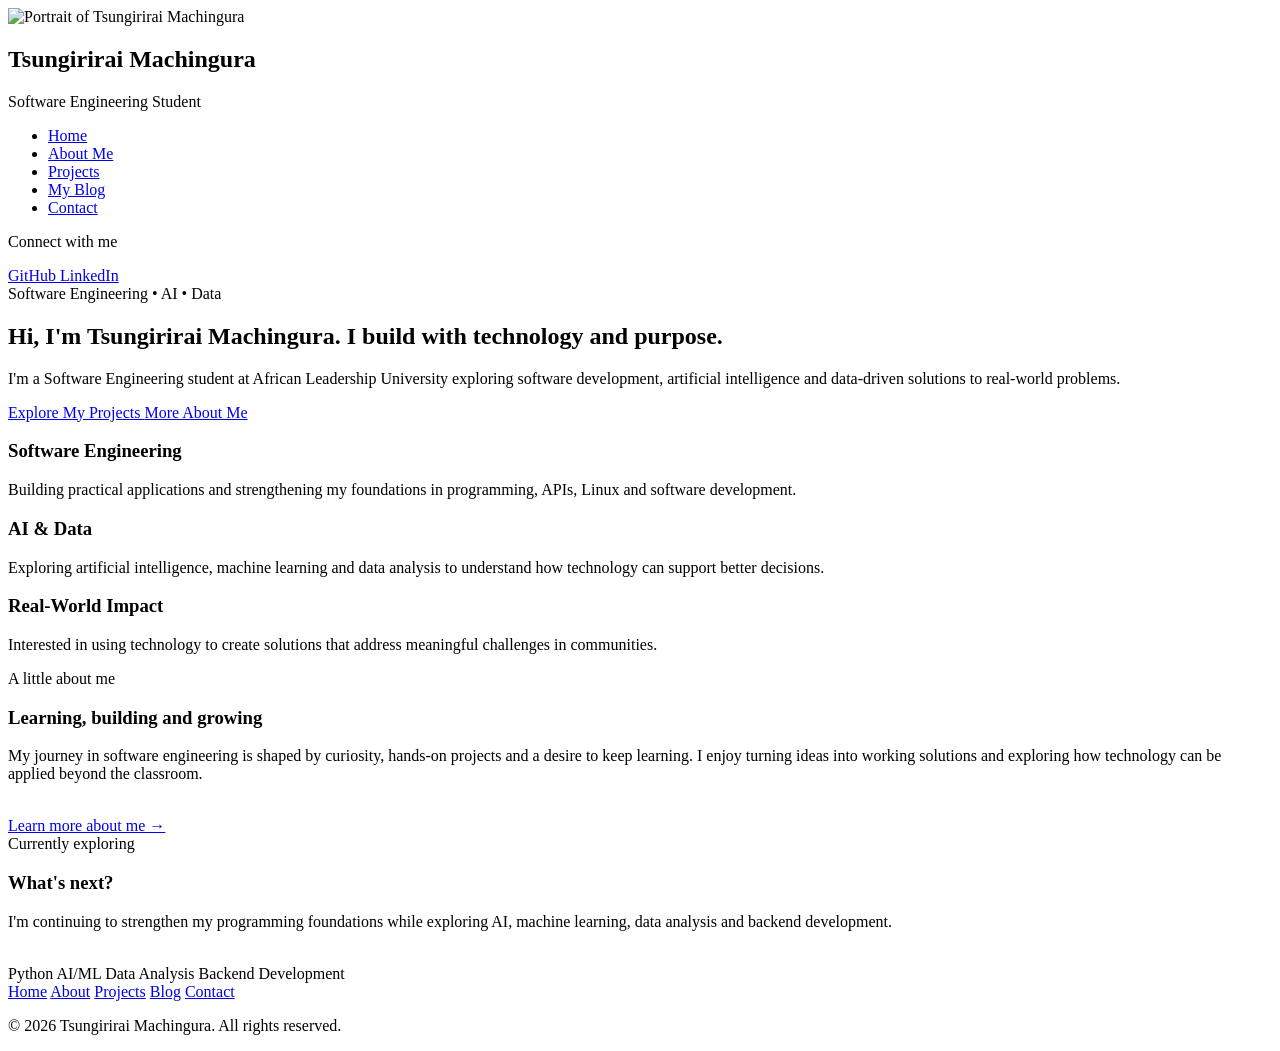
==== index.html @ 804cc4c6 "Add homepage layout and content" ====
<!DOCTYPE html>
<html lang="en">

<head>
    <meta charset="UTF-8">
    <meta name="viewport" content="width=device-width, initial-scale=1.0">

    <title>Home | Tsungirirai Machingura</title>

    <link rel="stylesheet" href="styles.css">
</head>

<body>

    <div class="site-wrapper">

        <!-- ==============================
             SIDEBAR
             ============================== -->

        <aside class="sidebar">

            <div class="sidebar-profile">

                <img
                    src="my-pic.png"
                    alt="Portrait of Tsungirirai Machingura"
                    class="profile-image"
                >

                <h1>Tsungirirai Machingura</h1>

                <p>Software Engineering Student</p>

            </div>


            <!-- Navigation -->

            <nav class="sidebar-nav" aria-label="Main navigation">

                <ul>

                    <li>
                        <a href="index.html" class="active">
                            Home
                        </a>
                    </li>

                    <li>
                        <a href="about.html">
                            About Me
                        </a>
                    </li>

                    <li>
                        <a href="projects.html">
                            Projects
                        </a>
                    </li>

                    <li>
                        <a href="blog.html">
                            My Blog
                        </a>
                    </li>

                    <li>
                        <a href="contact.html">
                            Contact
                        </a>
                    </li>

                </ul>

            </nav>


            <!-- Social links -->

            <div class="sidebar-social">

                <p>Connect with me</p>

                <div class="sidebar-social-links">

                    <a
                        href="https://github.com/tmachingur-code"
                        target="_blank"
                        rel="noopener noreferrer"
                    >
                        GitHub
                    </a>

                    <a
                        href="https://linkedin.com/in/tsungi"
                        target="_blank"
                        rel="noopener noreferrer"
                    >
                        LinkedIn
                    </a>

                </div>

            </div>

        </aside>


        <!-- ==============================
             MAIN CONTENT
             ============================== -->

        <main class="main-content">


            <!-- Hero -->

            <section class="hero">

                <span class="eyebrow">
                    Software Engineering • AI • Data
                </span>

                <h2>
                    Hi, I'm Tsungirirai Machingura.
                    <span>I build with technology and purpose.</span>
                </h2>

                <p>
                    I'm a Software Engineering student at African Leadership
                    University exploring software development, artificial
                    intelligence and data-driven solutions to real-world
                    problems.
                </p>

                <div class="button-group">

                    <a
                        href="projects.html"
                        class="button button-primary"
                    >
                        Explore My Projects
                    </a>

                    <a
                        href="about.html"
                        class="button button-secondary"
                    >
                        More About Me
                    </a>

                </div>

            </section>


            <!-- Highlights -->

            <section class="highlights">

                <article class="highlight-card">

                    <h3>Software Engineering</h3>

                    <p>
                        Building practical applications and strengthening
                        my foundations in programming, APIs, Linux and
                        software development.
                    </p>

                </article>


                <article class="highlight-card">

                    <h3>AI &amp; Data</h3>

                    <p>
                        Exploring artificial intelligence, machine learning
                        and data analysis to understand how technology can
                        support better decisions.
                    </p>

                </article>


                <article class="highlight-card">

                    <h3>Real-World Impact</h3>

                    <p>
                        Interested in using technology to create solutions
                        that address meaningful challenges in communities.
                    </p>

                </article>

            </section>


            <!-- Short introduction -->

            <section class="card">

                <span class="eyebrow">
                    A little about me
                </span>

                <h3>
                    Learning, building and growing
                </h3>

                <p>
                    My journey in software engineering is shaped by curiosity,
                    hands-on projects and a desire to keep learning. I enjoy
                    turning ideas into working solutions and exploring how
                    technology can be applied beyond the classroom.
                </p>

                <br>

                <a
                    href="about.html"
                    class="read-more"
                >
                    Learn more about me →
                </a>

            </section>


            <!-- Current focus -->

            <section class="card">

                <span class="eyebrow">
                    Currently exploring
                </span>

                <h3>
                    What's next?
                </h3>

                <p>
                    I'm continuing to strengthen my programming foundations
                    while exploring AI, machine learning, data analysis and
                    backend development.
                </p>

                <br>

                <div class="tags">

                    <span class="tag">Python</span>

                    <span class="tag">AI/ML</span>

                    <span class="tag">Data Analysis</span>

                    <span class="tag">Backend Development</span>

                </div>

            </section>


            <!-- Footer -->

            <footer class="footer">

                <div class="footer-links">

                    <a href="index.html">Home</a>

                    <a href="about.html">About</a>

                    <a href="projects.html">Projects</a>

                    <a href="blog.html">Blog</a>

                    <a href="contact.html">Contact</a>

                </div>

                <p>
                    &copy; 2026 Tsungirirai Machingura.
                    All rights reserved.
                </p>

            </footer>

        </main>

    </div>

</body>

</html>
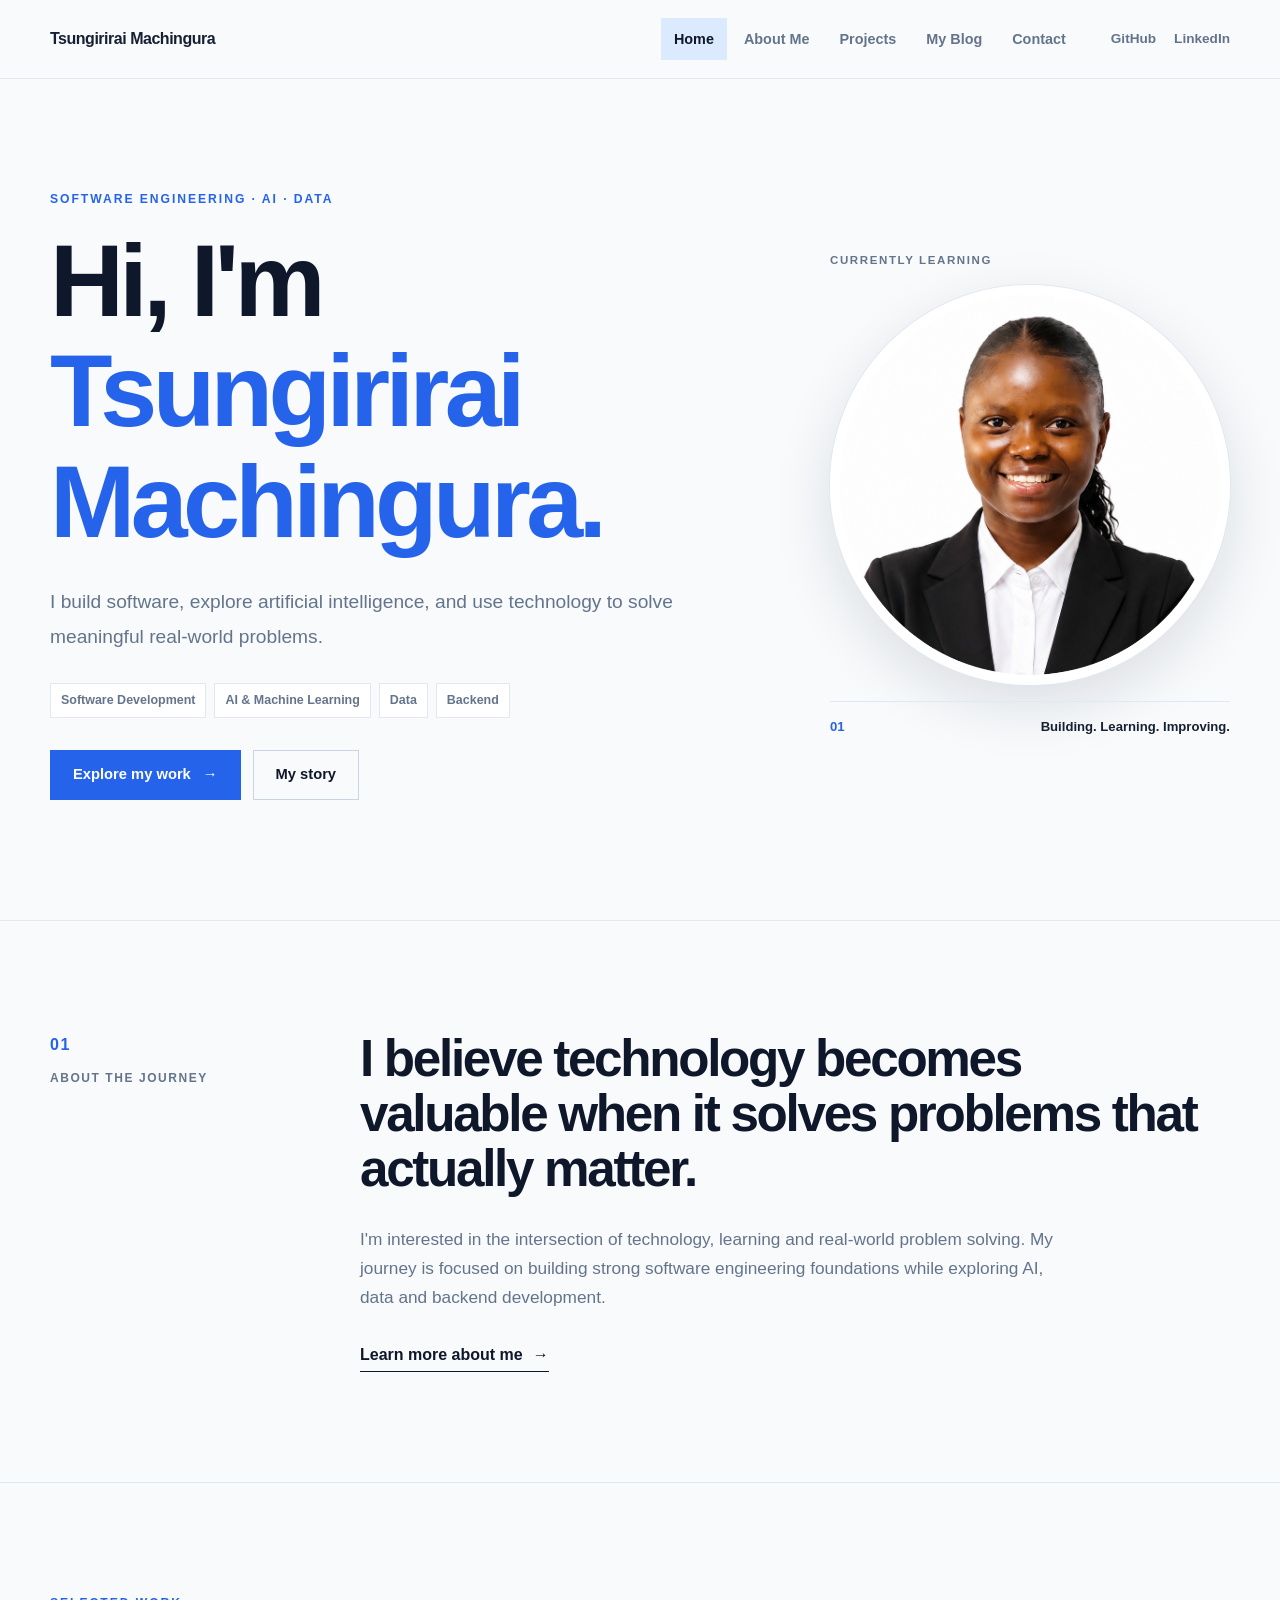
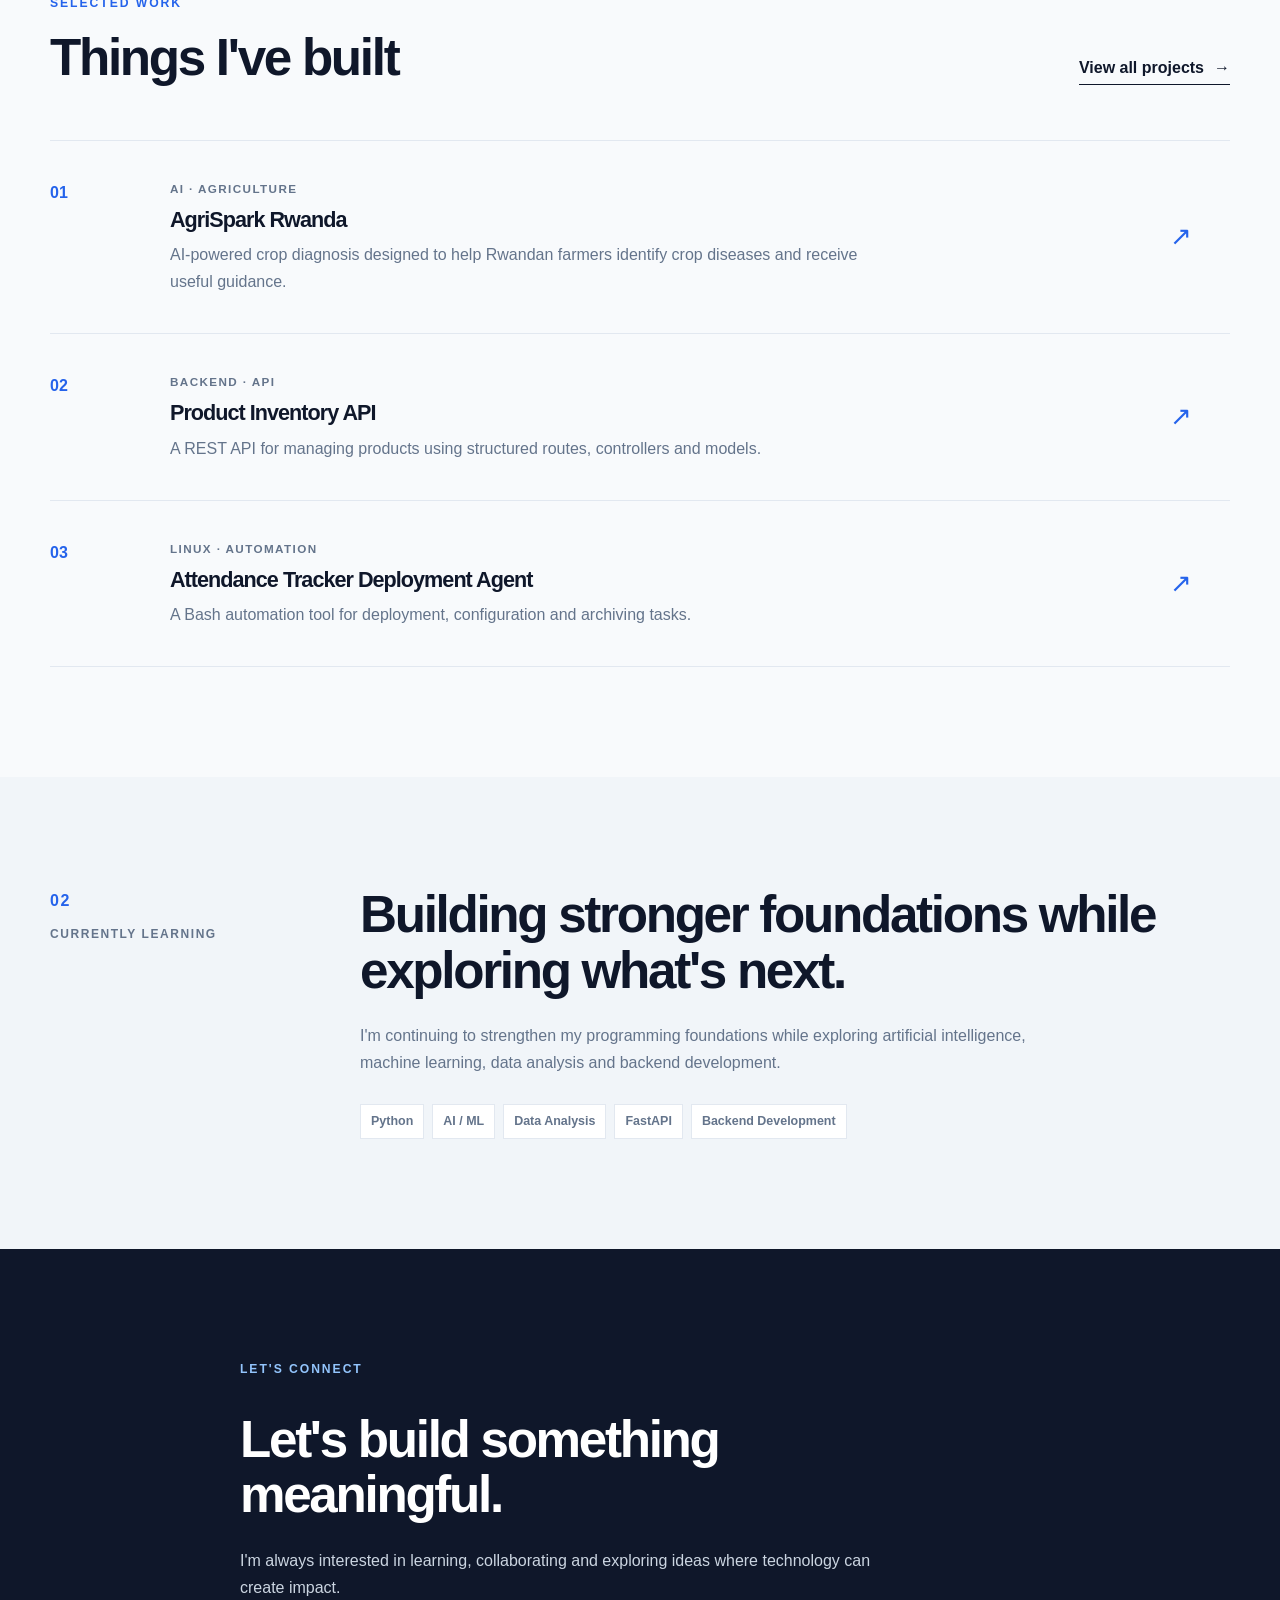
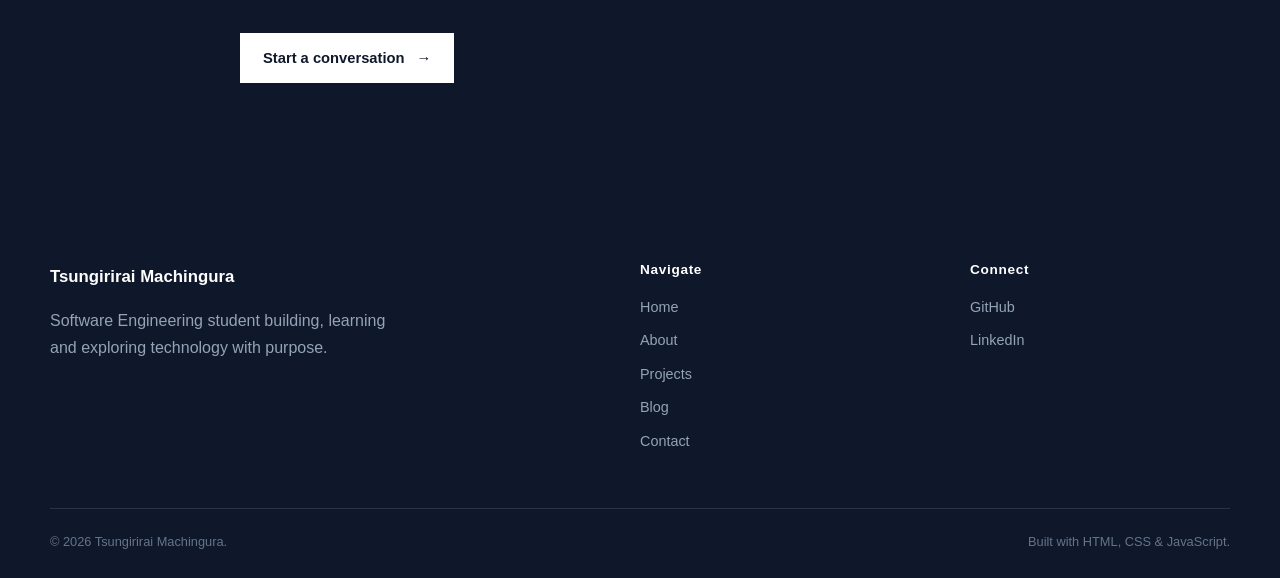
==== commit 54b953b9: "Polish portfolio design and user experience" ====
--- a/index.html
+++ b/index.html
@@ -1,88 +1,485 @@
 <!DOCTYPE html>
 <html lang="en">
-
 <head>
     <meta charset="UTF-8">
     <meta name="viewport" content="width=device-width, initial-scale=1.0">
 
+    <meta
+        name="description"
+        content="Portfolio of Tsungirirai Machingura, a Software Engineering student exploring software development, AI, data and technology for real-world impact."
+    >
+
     <title>Home | Tsungirirai Machingura</title>
 
     <link rel="stylesheet" href="styles.css">
+    <script src="script.js" defer></script>
 </head>
 
 <body>
 
-    <div class="site-wrapper">
-
-        <!-- ==============================
-             SIDEBAR
-             ============================== -->
-
-        <aside class="sidebar">
-
-            <div class="sidebar-profile">
-
-                <img
-                    src="my-pic.png"
-                    alt="Portrait of Tsungirirai Machingura"
-                    class="profile-image"
+    <a class="skip-link" href="#main-content">
+        Skip to content
+    </a>
+
+
+    <!-- =========================
+         NAVIGATION
+    ========================== -->
+
+    <header class="site-header">
+
+        <div class="nav-container">
+
+            <a class="brand" href="index.html">
+                Tsungirirai Machingura
+            </a>
+
+            <button
+                class="nav-toggle"
+                type="button"
+                aria-label="Open navigation"
+                aria-expanded="false"
+                aria-controls="main-nav"
+            >
+                <span></span>
+                <span></span>
+                <span></span>
+            </button>
+
+            <nav class="main-nav" id="main-nav" aria-label="Main navigation">
+
+                <a class="active" href="index.html" aria-current="page">
+                    Home
+                </a>
+
+                <a href="about.html">
+                    About Me
+                </a>
+
+                <a href="projects.html">
+                    Projects
+                </a>
+
+                <a href="blog.html">
+                    My Blog
+                </a>
+
+                <a href="contact.html">
+                    Contact
+                </a>
+
+            </nav>
+
+            <div class="social-nav">
+
+                <a
+                    href="https://github.com/tmachingur-code"
+                    target="_blank"
+                    rel="noopener noreferrer"
                 >
-
-                <h1>Tsungirirai Machingura</h1>
-
-                <p>Software Engineering Student</p>
-
-            </div>
-
-
-            <!-- Navigation -->
-
-            <nav class="sidebar-nav" aria-label="Main navigation">
-
-                <ul>
-
-                    <li>
-                        <a href="index.html" class="active">
-                            Home
+                    GitHub
+                </a>
+
+                <a
+                    href="https://linkedin.com/in/tsungi"
+                    target="_blank"
+                    rel="noopener noreferrer"
+                >
+                    LinkedIn
+                </a>
+
+            </div>
+
+        </div>
+
+    </header>
+
+
+    <main id="main-content">
+
+
+        <!-- =========================
+             HERO
+        ========================== -->
+
+        <section class="hero-section">
+
+            <div class="hero-container">
+
+                <div class="hero-content reveal">
+
+                    <p class="eyebrow">
+                        SOFTWARE ENGINEERING · AI · DATA
+                    </p>
+
+                    <h1>
+                        Hi, I'm
+                        <span>Tsungirirai<br>Machingura.</span>
+                    </h1>
+
+                    <p class="hero-description">
+                        I build software, explore artificial intelligence,
+                        and use technology to solve meaningful real-world
+                        problems.
+                    </p>
+
+                    <div class="hero-tags">
+
+                        <span>Software Development</span>
+                        <span>AI &amp; Machine Learning</span>
+                        <span>Data</span>
+                        <span>Backend</span>
+
+                    </div>
+
+                    <div class="hero-actions">
+
+                        <a
+                            class="button button-primary"
+                            href="projects.html"
+                        >
+                            Explore my work
+                            <span>→</span>
                         </a>
-                    </li>
-
-                    <li>
-                        <a href="about.html">
-                            About Me
+
+                        <a
+                            class="button button-secondary"
+                            href="about.html"
+                        >
+                            My story
                         </a>
-                    </li>
-
-                    <li>
-                        <a href="projects.html">
-                            Projects
-                        </a>
-                    </li>
-
-                    <li>
-                        <a href="blog.html">
-                            My Blog
-                        </a>
-                    </li>
-
-                    <li>
-                        <a href="contact.html">
-                            Contact
-                        </a>
-                    </li>
-
-                </ul>
-
-            </nav>
-
-
-            <!-- Social links -->
-
-            <div class="sidebar-social">
-
-                <p>Connect with me</p>
-
-                <div class="sidebar-social-links">
+
+                    </div>
+
+                </div>
+
+
+                <div class="hero-image reveal">
+
+                    <div class="image-label">
+                        CURRENTLY LEARNING
+                    </div>
+
+                    <img
+                        src="my-pic.png"
+                        alt="Portrait of Tsungirirai Machingura"
+                    >
+
+                    <div class="image-caption">
+                        <span>01</span>
+                        Building. Learning. Improving.
+                    </div>
+
+                </div>
+
+            </div>
+
+        </section>
+
+
+        <!-- =========================
+             INTRODUCTION
+        ========================== -->
+
+        <section class="intro-section">
+
+            <div class="section-container intro-layout">
+
+                <div class="section-label reveal">
+                    <span>01</span>
+                    ABOUT THE JOURNEY
+                </div>
+
+                <div class="intro-content reveal">
+
+                    <h2>
+                        I believe technology becomes
+                        valuable when it solves problems
+                        that actually matter.
+                    </h2>
+
+                    <p>
+                        I'm interested in the intersection of technology,
+                        learning and real-world problem solving. My journey
+                        is focused on building strong software engineering
+                        foundations while exploring AI, data and backend
+                        development.
+                    </p>
+
+                    <a class="text-link" href="about.html">
+                        Learn more about me
+                        <span>→</span>
+                    </a>
+
+                </div>
+
+            </div>
+
+        </section>
+
+
+        <!-- =========================
+             SELECTED WORK
+        ========================== -->
+
+        <section class="work-section">
+
+            <div class="section-container">
+
+                <div class="section-heading reveal">
+
+                    <div>
+                        <p class="eyebrow">
+                            SELECTED WORK
+                        </p>
+
+                        <h2>
+                            Things I've built
+                        </h2>
+                    </div>
+
+                    <a class="text-link" href="projects.html">
+                        View all projects
+                        <span>→</span>
+                    </a>
+
+                </div>
+
+
+                <div class="project-list">
+
+
+                    <a
+                        class="project-row reveal"
+                        href="projects.html"
+                    >
+
+                        <div class="project-number">
+                            01
+                        </div>
+
+                        <div class="project-info">
+
+                            <p class="project-category">
+                                AI · AGRICULTURE
+                            </p>
+
+                            <h3>
+                                AgriSpark Rwanda
+                            </h3>
+
+                            <p>
+                                AI-powered crop diagnosis designed
+                                to help Rwandan farmers identify
+                                crop diseases and receive useful guidance.
+                            </p>
+
+                        </div>
+
+                        <span class="project-arrow">
+                            ↗
+                        </span>
+
+                    </a>
+
+
+                    <a
+                        class="project-row reveal"
+                        href="projects.html"
+                    >
+
+                        <div class="project-number">
+                            02
+                        </div>
+
+                        <div class="project-info">
+
+                            <p class="project-category">
+                                BACKEND · API
+                            </p>
+
+                            <h3>
+                                Product Inventory API
+                            </h3>
+
+                            <p>
+                                A REST API for managing products
+                                using structured routes, controllers
+                                and models.
+                            </p>
+
+                        </div>
+
+                        <span class="project-arrow">
+                            ↗
+                        </span>
+
+                    </a>
+
+
+                    <a
+                        class="project-row reveal"
+                        href="projects.html"
+                    >
+
+                        <div class="project-number">
+                            03
+                        </div>
+
+                        <div class="project-info">
+
+                            <p class="project-category">
+                                LINUX · AUTOMATION
+                            </p>
+
+                            <h3>
+                                Attendance Tracker Deployment Agent
+                            </h3>
+
+                            <p>
+                                A Bash automation tool for deployment,
+                                configuration and archiving tasks.
+                            </p>
+
+                        </div>
+
+                        <span class="project-arrow">
+                            ↗
+                        </span>
+
+                    </a>
+
+                </div>
+
+            </div>
+
+        </section>
+
+
+        <!-- =========================
+             CURRENT FOCUS
+        ========================== -->
+
+        <section class="focus-section">
+
+            <div class="section-container focus-layout">
+
+                <div class="section-label reveal">
+                    <span>02</span>
+                    CURRENTLY LEARNING
+                </div>
+
+                <div class="focus-content reveal">
+
+                    <h2>
+                        Building stronger foundations
+                        while exploring what's next.
+                    </h2>
+
+                    <p>
+                        I'm continuing to strengthen my programming
+                        foundations while exploring artificial intelligence,
+                        machine learning, data analysis and backend development.
+                    </p>
+
+                    <div class="skill-list">
+
+                        <span>Python</span>
+                        <span>AI / ML</span>
+                        <span>Data Analysis</span>
+                        <span>FastAPI</span>
+                        <span>Backend Development</span>
+
+                    </div>
+
+                </div>
+
+            </div>
+
+        </section>
+
+
+        <!-- =========================
+             CTA
+        ========================== -->
+
+        <section class="cta-section">
+
+            <div class="section-container cta-content reveal">
+
+                <p class="eyebrow">
+                    LET'S CONNECT
+                </p>
+
+                <h2>
+                    Let's build something
+                    meaningful.
+                </h2>
+
+                <p>
+                    I'm always interested in learning, collaborating
+                    and exploring ideas where technology can create impact.
+                </p>
+
+                <a
+                    class="button button-light"
+                    href="contact.html"
+                >
+                    Start a conversation
+                    <span>→</span>
+                </a>
+
+            </div>
+
+        </section>
+
+    </main>
+
+
+    <!-- =========================
+         FOOTER
+    ========================== -->
+
+    <footer class="site-footer">
+
+        <div class="footer-container">
+
+            <div class="footer-main">
+
+                <div>
+
+                    <a class="footer-brand" href="index.html">
+                        Tsungirirai Machingura
+                    </a>
+
+                    <p>
+                        Software Engineering student building,
+                        learning and exploring technology with purpose.
+                    </p>
+
+                </div>
+
+
+                <div class="footer-column">
+
+                    <h3>
+                        Navigate
+                    </h3>
+
+                    <a href="index.html">Home</a>
+                    <a href="about.html">About</a>
+                    <a href="projects.html">Projects</a>
+                    <a href="blog.html">Blog</a>
+                    <a href="contact.html">Contact</a>
+
+                </div>
+
+
+                <div class="footer-column">
+
+                    <h3>
+                        Connect
+                    </h3>
 
                     <a
                         href="https://github.com/tmachingur-code"
@@ -104,196 +501,23 @@
 
             </div>
 
-        </aside>
-
-
-        <!-- ==============================
-             MAIN CONTENT
-             ============================== -->
-
-        <main class="main-content">
-
-
-            <!-- Hero -->
-
-            <section class="hero">
-
-                <span class="eyebrow">
-                    Software Engineering • AI • Data
-                </span>
-
-                <h2>
-                    Hi, I'm Tsungirirai Machingura.
-                    <span>I build with technology and purpose.</span>
-                </h2>
+
+            <div class="footer-bottom">
 
                 <p>
-                    I'm a Software Engineering student at African Leadership
-                    University exploring software development, artificial
-                    intelligence and data-driven solutions to real-world
-                    problems.
+                    &copy; <span class="current-year"></span>
+                    Tsungirirai Machingura.
                 </p>
 
-                <div class="button-group">
-
-                    <a
-                        href="projects.html"
-                        class="button button-primary"
-                    >
-                        Explore My Projects
-                    </a>
-
-                    <a
-                        href="about.html"
-                        class="button button-secondary"
-                    >
-                        More About Me
-                    </a>
-
-                </div>
-
-            </section>
-
-
-            <!-- Highlights -->
-
-            <section class="highlights">
-
-                <article class="highlight-card">
-
-                    <h3>Software Engineering</h3>
-
-                    <p>
-                        Building practical applications and strengthening
-                        my foundations in programming, APIs, Linux and
-                        software development.
-                    </p>
-
-                </article>
-
-
-                <article class="highlight-card">
-
-                    <h3>AI &amp; Data</h3>
-
-                    <p>
-                        Exploring artificial intelligence, machine learning
-                        and data analysis to understand how technology can
-                        support better decisions.
-                    </p>
-
-                </article>
-
-
-                <article class="highlight-card">
-
-                    <h3>Real-World Impact</h3>
-
-                    <p>
-                        Interested in using technology to create solutions
-                        that address meaningful challenges in communities.
-                    </p>
-
-                </article>
-
-            </section>
-
-
-            <!-- Short introduction -->
-
-            <section class="card">
-
-                <span class="eyebrow">
-                    A little about me
-                </span>
-
-                <h3>
-                    Learning, building and growing
-                </h3>
-
                 <p>
-                    My journey in software engineering is shaped by curiosity,
-                    hands-on projects and a desire to keep learning. I enjoy
-                    turning ideas into working solutions and exploring how
-                    technology can be applied beyond the classroom.
+                    Built with HTML, CSS &amp; JavaScript.
                 </p>
 
-                <br>
-
-                <a
-                    href="about.html"
-                    class="read-more"
-                >
-                    Learn more about me →
-                </a>
-
-            </section>
-
-
-            <!-- Current focus -->
-
-            <section class="card">
-
-                <span class="eyebrow">
-                    Currently exploring
-                </span>
-
-                <h3>
-                    What's next?
-                </h3>
-
-                <p>
-                    I'm continuing to strengthen my programming foundations
-                    while exploring AI, machine learning, data analysis and
-                    backend development.
-                </p>
-
-                <br>
-
-                <div class="tags">
-
-                    <span class="tag">Python</span>
-
-                    <span class="tag">AI/ML</span>
-
-                    <span class="tag">Data Analysis</span>
-
-                    <span class="tag">Backend Development</span>
-
-                </div>
-
-            </section>
-
-
-            <!-- Footer -->
-
-            <footer class="footer">
-
-                <div class="footer-links">
-
-                    <a href="index.html">Home</a>
-
-                    <a href="about.html">About</a>
-
-                    <a href="projects.html">Projects</a>
-
-                    <a href="blog.html">Blog</a>
-
-                    <a href="contact.html">Contact</a>
-
-                </div>
-
-                <p>
-                    &copy; 2026 Tsungirirai Machingura.
-                    All rights reserved.
-                </p>
-
-            </footer>
-
-        </main>
-
-    </div>
+            </div>
+
+        </div>
+
+    </footer>
 
 </body>
-
 </html>
--- a/styles.css
+++ b/styles.css
@@ -0,0 +1,2362 @@
+/* =========================================================
+   TSUNGIRIRAI MACHINGURA
+   PERSONAL PORTFOLIO
+   New visual system
+   ========================================================= */
+
+
+/* =========================================================
+   1. VARIABLES
+   ========================================================= */
+
+:root {
+
+    --background: #f8fafc;
+    --surface: #ffffff;
+    --surface-soft: #f1f5f9;
+
+    --navy: #0f172a;
+    --navy-light: #172033;
+
+    --blue: #2563eb;
+    --blue-dark: #1d4ed8;
+    --blue-light: #dbeafe;
+
+    --violet: #7c3aed;
+    --violet-light: #ede9fe;
+
+    --text: #172033;
+    --text-light: #64748b;
+
+    --border: #e2e8f0;
+    --border-dark: #cbd5e1;
+
+    --white: #ffffff;
+
+    --max-width: 1180px;
+
+    --shadow:
+        0 10px 30px rgba(15, 23, 42, 0.07);
+
+    --transition:
+        180ms ease;
+
+}
+
+
+/* =========================================================
+   2. RESET
+   ========================================================= */
+
+* {
+    margin: 0;
+    padding: 0;
+    box-sizing: border-box;
+}
+
+
+html {
+    scroll-behavior: smooth;
+}
+
+
+body {
+
+    font-family:
+        Inter,
+        "Segoe UI",
+        Arial,
+        Helvetica,
+        sans-serif;
+
+    background: var(--background);
+
+    color: var(--text);
+
+    line-height: 1.7;
+
+    overflow-x: hidden;
+
+}
+
+
+img {
+    max-width: 100%;
+}
+
+
+a {
+    color: inherit;
+    text-decoration: none;
+}
+
+
+button,
+input,
+textarea {
+    font: inherit;
+}
+
+
+/* =========================================================
+   3. ACCESSIBILITY
+   ========================================================= */
+
+.skip-link {
+
+    position: fixed;
+
+    top: -100px;
+    left: 20px;
+
+    background: var(--navy);
+    color: var(--white);
+
+    padding: 10px 16px;
+
+    z-index: 9999;
+
+}
+
+
+.skip-link:focus {
+    top: 20px;
+}
+
+
+:focus-visible {
+
+    outline: 3px solid var(--blue);
+
+    outline-offset: 4px;
+
+}
+
+
+/* =========================================================
+   4. CONTAINERS
+   ========================================================= */
+
+.section-container,
+.nav-container,
+.footer-container {
+
+    width: min(
+        calc(100% - 48px),
+        var(--max-width)
+    );
+
+    margin-inline: auto;
+
+}
+
+
+/* =========================================================
+   5. HEADER
+   ========================================================= */
+
+.site-header {
+
+    position: sticky;
+
+    top: 0;
+
+    z-index: 1000;
+
+    background: rgba(248, 250, 252, 0.94);
+
+    border-bottom: 1px solid var(--border);
+
+    backdrop-filter: blur(12px);
+
+}
+
+
+.nav-container {
+
+    min-height: 78px;
+
+    display: flex;
+
+    align-items: center;
+
+    gap: 32px;
+
+}
+
+
+.brand {
+
+    font-size: 1rem;
+
+    font-weight: 800;
+
+    letter-spacing: -0.03em;
+
+    white-space: nowrap;
+
+}
+
+
+.main-nav {
+
+    display: flex;
+
+    align-items: center;
+
+    justify-content: center;
+
+    gap: 4px;
+
+    margin-left: auto;
+
+}
+
+
+.main-nav a {
+
+    padding: 9px 13px;
+
+    color: var(--text-light);
+
+    font-size: 0.9rem;
+
+    font-weight: 600;
+
+    transition:
+        color var(--transition),
+        background var(--transition);
+
+}
+
+
+.main-nav a:hover,
+.main-nav a.active {
+
+    color: var(--navy);
+
+    background: var(--blue-light);
+
+}
+
+
+.social-nav {
+
+    display: flex;
+
+    gap: 18px;
+
+}
+
+
+.social-nav a {
+
+    font-size: 0.85rem;
+
+    font-weight: 700;
+
+    color: var(--text-light);
+
+}
+
+
+.social-nav a:hover {
+
+    color: var(--blue);
+
+}
+
+
+.nav-toggle {
+
+    display: none;
+
+    border: 0;
+
+    background: transparent;
+
+    cursor: pointer;
+
+    padding: 8px;
+
+}
+
+
+.nav-toggle span {
+
+    display: block;
+
+    width: 24px;
+
+    height: 2px;
+
+    margin: 5px;
+
+    background: var(--navy);
+
+}
+
+
+/* =========================================================
+   6. TYPOGRAPHY
+   ========================================================= */
+
+.eyebrow {
+
+    margin-bottom: 16px;
+
+    color: var(--blue);
+
+    font-size: 0.76rem;
+
+    font-weight: 800;
+
+    letter-spacing: 0.16em;
+
+}
+
+
+h1,
+h2,
+h3 {
+
+    color: var(--navy);
+
+    line-height: 1.08;
+
+    letter-spacing: -0.045em;
+
+}
+
+
+h1 {
+
+    font-size: clamp(
+        3.5rem,
+        8vw,
+        7rem
+    );
+
+}
+
+
+h2 {
+
+    font-size: clamp(
+        2rem,
+        4vw,
+        3.5rem
+    );
+
+}
+
+
+h3 {
+
+    font-size: 1.35rem;
+
+}
+
+
+p {
+
+    color: var(--text-light);
+
+}
+
+
+/* =========================================================
+   7. BUTTONS
+   ========================================================= */
+
+.button {
+
+    display: inline-flex;
+
+    align-items: center;
+
+    justify-content: center;
+
+    gap: 12px;
+
+    min-height: 50px;
+
+    padding: 0 22px;
+
+    border: 1px solid transparent;
+
+    font-weight: 700;
+
+    font-size: 0.92rem;
+
+    cursor: pointer;
+
+    transition:
+        transform var(--transition),
+        background var(--transition),
+        border-color var(--transition);
+
+}
+
+
+.button:hover {
+
+    transform: translateY(-2px);
+
+}
+
+
+.button-primary {
+
+    background: var(--blue);
+
+    color: var(--white);
+
+}
+
+
+.button-primary:hover {
+
+    background: var(--blue-dark);
+
+}
+
+
+.button-secondary {
+
+    border-color: var(--border-dark);
+
+    color: var(--navy);
+
+    background: transparent;
+
+}
+
+
+.button-secondary:hover {
+
+    background: var(--surface);
+
+}
+
+
+.button-light {
+
+    background: var(--white);
+
+    color: var(--navy);
+
+}
+
+
+/* =========================================================
+   8. HERO
+   ========================================================= */
+
+.hero-section {
+
+    padding:
+        110px
+        0
+        120px;
+
+    border-bottom: 1px solid var(--border);
+
+}
+
+
+.hero-container {
+
+    width: min(
+        calc(100% - 48px),
+        var(--max-width)
+    );
+
+    margin-inline: auto;
+
+    display: grid;
+
+    grid-template-columns:
+        minmax(0, 1.2fr)
+        minmax(300px, 0.8fr);
+
+    gap: 80px;
+
+    align-items: center;
+
+}
+
+
+.hero-content h1 span {
+
+    color: var(--blue);
+
+}
+
+
+.hero-description {
+
+    max-width: 650px;
+
+    margin:
+        28px
+        0;
+
+    font-size: 1.2rem;
+
+    line-height: 1.8;
+
+}
+
+
+.hero-tags {
+
+    display: flex;
+
+    flex-wrap: wrap;
+
+    gap: 8px;
+
+    margin-bottom: 32px;
+
+}
+
+
+.hero-tags span,
+.skill-list span,
+.filter-list span,
+.tag-list span {
+
+    display: inline-flex;
+
+    padding:
+        6px
+        10px;
+
+    border: 1px solid var(--border);
+
+    background: var(--surface);
+
+    color: var(--text-light);
+
+    font-size: 0.78rem;
+
+    font-weight: 700;
+
+}
+
+
+.hero-actions {
+
+    display: flex;
+
+    flex-wrap: wrap;
+
+    gap: 12px;
+
+}
+
+
+.hero-image {
+
+    position: relative;
+
+    max-width: 400px;
+
+    justify-self: end;
+
+}
+
+
+.hero-image img {
+
+    display: block;
+
+    width: 100%;
+
+    aspect-ratio: 1;
+
+    object-fit: cover;
+
+    border-radius: 50%;
+
+    border: 10px solid var(--white);
+
+    box-shadow:
+        0 0 0 1px var(--border),
+        0 20px 60px rgba(15, 23, 42, 0.12);
+
+}
+
+
+.image-label {
+
+    margin-bottom: 14px;
+
+    color: var(--text-light);
+
+    font-size: 0.72rem;
+
+    font-weight: 800;
+
+    letter-spacing: 0.14em;
+
+}
+
+
+.image-caption {
+
+    display: flex;
+
+    justify-content: space-between;
+
+    margin-top: 16px;
+
+    padding-top: 14px;
+
+    border-top: 1px solid var(--border);
+
+    font-size: 0.82rem;
+
+    font-weight: 700;
+
+}
+
+
+.image-caption span {
+
+    color: var(--blue);
+
+}
+
+
+/* =========================================================
+   9. GENERAL SECTIONS
+   ========================================================= */
+
+.intro-section,
+.work-section,
+.focus-section,
+.story-section,
+.learning-section,
+.skills-section,
+.certifications-section,
+.projects-section,
+.blog-section,
+.contact-section {
+
+    padding: 110px 0;
+
+}
+
+
+.section-heading {
+
+    display: flex;
+
+    justify-content: space-between;
+
+    align-items: end;
+
+    gap: 40px;
+
+    margin-bottom: 55px;
+
+}
+
+
+.section-label {
+
+    color: var(--text-light);
+
+    font-size: 0.75rem;
+
+    font-weight: 800;
+
+    letter-spacing: 0.13em;
+
+}
+
+
+.section-label span {
+
+    display: block;
+
+    margin-bottom: 10px;
+
+    color: var(--blue);
+
+    font-size: 1rem;
+
+}
+
+
+.text-link {
+
+    display: inline-flex;
+
+    align-items: center;
+
+    gap: 10px;
+
+    color: var(--navy);
+
+    font-weight: 800;
+
+    border-bottom: 1px solid var(--navy);
+
+    padding-bottom: 3px;
+
+}
+
+
+.text-link:hover {
+
+    color: var(--blue);
+
+    border-color: var(--blue);
+
+}
+
+
+/* =========================================================
+   10. INTRO
+   ========================================================= */
+
+.intro-section {
+
+    border-bottom: 1px solid var(--border);
+
+}
+
+
+.intro-layout,
+.two-column {
+
+    display: grid;
+
+    grid-template-columns: 240px 1fr;
+
+    gap: 70px;
+
+}
+
+
+.intro-content {
+
+    max-width: 850px;
+
+}
+
+
+.intro-content h2 {
+
+    max-width: 850px;
+
+    margin-bottom: 28px;
+
+}
+
+
+.intro-content p {
+
+    max-width: 720px;
+
+    margin-bottom: 28px;
+
+    font-size: 1.08rem;
+
+}
+
+
+/* =========================================================
+   11. PROJECT LIST
+   ========================================================= */
+
+.project-list {
+
+    border-top: 1px solid var(--border);
+
+}
+
+
+.project-row {
+
+    display: grid;
+
+    grid-template-columns:
+        90px
+        1fr
+        60px;
+
+    gap: 30px;
+
+    padding:
+        38px
+        0;
+
+    border-bottom: 1px solid var(--border);
+
+    transition:
+        padding var(--transition),
+        background var(--transition);
+
+}
+
+
+.project-row:hover {
+
+    padding-left: 20px;
+    padding-right: 20px;
+
+    background: var(--surface);
+
+}
+
+
+.project-number {
+
+    color: var(--blue);
+
+    font-weight: 800;
+
+}
+
+
+.project-category,
+.post-category {
+
+    margin-bottom: 9px;
+
+    color: var(--text-light);
+
+    font-size: 0.73rem;
+
+    font-weight: 800;
+
+    letter-spacing: 0.12em;
+
+}
+
+
+.project-info h3 {
+
+    margin-bottom: 10px;
+
+}
+
+
+.project-info p:last-child {
+
+    max-width: 720px;
+
+}
+
+
+.project-arrow {
+
+    align-self: center;
+
+    color: var(--blue);
+
+    font-size: 1.6rem;
+
+}
+
+
+/* =========================================================
+   12. FOCUS
+   ========================================================= */
+
+.focus-section {
+
+    background: var(--surface-soft);
+
+}
+
+
+.focus-layout {
+
+    display: grid;
+
+    grid-template-columns: 240px 1fr;
+
+    gap: 70px;
+
+}
+
+
+.focus-content {
+
+    max-width: 850px;
+
+}
+
+
+.focus-content h2 {
+
+    margin-bottom: 24px;
+
+}
+
+
+.focus-content p {
+
+    max-width: 700px;
+
+    margin-bottom: 28px;
+
+}
+
+
+.skill-list {
+
+    display: flex;
+
+    flex-wrap: wrap;
+
+    gap: 8px;
+
+}
+
+
+/* =========================================================
+   13. DARK CTA
+   ========================================================= */
+
+.cta-section {
+
+    background: var(--navy);
+
+    padding: 110px 0;
+
+}
+
+
+.cta-content {
+
+    max-width: 800px;
+
+}
+
+
+.cta-section .eyebrow {
+
+    color: #93c5fd;
+
+}
+
+
+.cta-section h2 {
+
+    color: var(--white);
+
+    max-width: 700px;
+
+    margin-bottom: 24px;
+
+}
+
+
+.cta-section p {
+
+    max-width: 650px;
+
+    margin-bottom: 32px;
+
+    color: #cbd5e1;
+
+}
+
+
+/* =========================================================
+   14. PAGE HERO
+   ========================================================= */
+
+.page-hero {
+
+    padding:
+        100px
+        0
+        80px;
+
+    border-bottom: 1px solid var(--border);
+
+}
+
+
+.page-hero h1 {
+
+    max-width: 850px;
+
+}
+
+
+.page-intro {
+
+    max-width: 760px;
+
+    margin-top: 26px;
+
+    font-size: 1.15rem;
+
+}
+
+
+.filter-list {
+
+    display: flex;
+
+    flex-wrap: wrap;
+
+    gap: 8px;
+
+    margin-top: 28px;
+
+}
+
+
+/* =========================================================
+   15. ABOUT STORY
+   ========================================================= */
+
+.story-section {
+
+    border-bottom: 1px solid var(--border);
+
+}
+
+
+.story-content {
+
+    max-width: 800px;
+
+}
+
+
+.story-content h2 {
+
+    margin-bottom: 28px;
+
+}
+
+
+.story-content p {
+
+    margin-bottom: 20px;
+
+    font-size: 1.05rem;
+
+}
+
+
+/* =========================================================
+   16. LEARNING GRID
+   ========================================================= */
+
+.learning-section {
+
+    background: var(--surface-soft);
+
+}
+
+
+.learning-grid {
+
+    display: grid;
+
+    grid-template-columns:
+        repeat(4, 1fr);
+
+    border-top: 1px solid var(--border);
+
+}
+
+
+.learning-item {
+
+    padding:
+        35px
+        25px;
+
+    border-right: 1px solid var(--border);
+
+}
+
+
+.learning-item:last-child {
+
+    border-right: 0;
+
+}
+
+
+.learning-item span {
+
+    display: block;
+
+    margin-bottom: 35px;
+
+    color: var(--blue);
+
+    font-weight: 800;
+
+}
+
+
+.learning-item h3 {
+
+    margin-bottom: 15px;
+
+}
+
+
+/* =========================================================
+   17. SKILLS TABLE
+   ========================================================= */
+
+.skills-table-wrapper {
+
+    overflow-x: auto;
+
+}
+
+
+table {
+
+    width: 100%;
+
+    border-collapse: collapse;
+
+    background: var(--surface);
+
+}
+
+
+caption {
+
+    text-align: left;
+
+    margin-bottom: 15px;
+
+    color: var(--text-light);
+
+}
+
+
+th,
+td {
+
+    padding:
+        18px
+        20px;
+
+    border-bottom: 1px solid var(--border);
+
+    text-align: left;
+
+}
+
+
+th {
+
+    background: var(--navy);
+
+    color: var(--white);
+
+    font-size: 0.85rem;
+
+}
+
+
+td {
+
+    color: var(--text-light);
+
+}
+
+
+tbody tr:hover {
+
+    background: var(--surface-soft);
+
+}
+
+
+/* =========================================================
+   18. CERTIFICATIONS
+   ========================================================= */
+
+.certifications-section {
+
+    background: var(--surface-soft);
+
+}
+
+
+.certifications-grid {
+
+    display: grid;
+
+    grid-template-columns:
+        repeat(2, 1fr);
+
+    gap: 50px;
+
+}
+
+
+.certificate-item {
+
+    display: grid;
+
+    grid-template-columns: 180px 1fr;
+
+    gap: 28px;
+
+    padding-bottom: 35px;
+
+    border-bottom: 1px solid var(--border);
+
+}
+
+
+.certificate-image {
+
+    background: var(--white);
+
+    border: 1px solid var(--border);
+
+}
+
+
+.certificate-image img {
+
+    display: block;
+
+    width: 100%;
+
+}
+
+
+.certificate-type {
+
+    margin-bottom: 8px;
+
+    color: var(--blue);
+
+    font-size: 0.7rem;
+
+    font-weight: 800;
+
+    letter-spacing: 0.12em;
+
+}
+
+
+.certificate-content h3 {
+
+    margin-bottom: 8px;
+
+}
+
+
+/* =========================================================
+   19. PROJECTS PAGE
+   ========================================================= */
+
+.large-project {
+
+    padding:
+        55px
+        0;
+
+    border-top: 1px solid var(--border);
+
+}
+
+
+.project-header {
+
+    display: flex;
+
+    justify-content: space-between;
+
+    align-items: center;
+
+    gap: 30px;
+
+}
+
+
+.large-project-number {
+
+    color: var(--blue);
+
+    font-size: 0.85rem;
+
+    font-weight: 800;
+
+}
+
+
+.large-project-body {
+
+    display: grid;
+
+    grid-template-columns:
+        1fr
+        1fr;
+
+    gap: 80px;
+
+    padding:
+        45px
+        0;
+
+}
+
+
+.large-project-body h2 {
+
+    margin-bottom: 20px;
+
+}
+
+
+.project-lead {
+
+    font-size: 1.12rem;
+
+    line-height: 1.8;
+
+}
+
+
+.large-project-body p {
+
+    margin-bottom: 25px;
+
+}
+
+
+.tag-list {
+
+    display: flex;
+
+    flex-wrap: wrap;
+
+    gap: 7px;
+
+}
+
+
+.project-footer {
+
+    display: flex;
+
+    justify-content: space-between;
+
+    align-items: center;
+
+    padding-top: 20px;
+
+    border-top: 1px solid var(--border);
+
+    font-size: 0.8rem;
+
+    font-weight: 800;
+
+}
+
+
+.project-footer a {
+
+    color: var(--blue);
+
+}
+
+
+.project-footer a:hover {
+
+    color: var(--blue-dark);
+
+}
+
+
+.project-philosophy {
+
+    padding:
+        110px
+        0;
+
+    background: var(--navy);
+
+}
+
+
+.project-philosophy h2 {
+
+    color: var(--white);
+
+    margin-bottom: 25px;
+
+}
+
+
+.project-philosophy p {
+
+    color: #cbd5e1;
+
+    max-width: 750px;
+
+}
+
+
+/* =========================================================
+   20. BLOG
+   ========================================================= */
+
+.featured-post {
+
+    display: grid;
+
+    grid-template-columns:
+        1fr
+        280px;
+
+    border-top: 1px solid var(--border);
+
+    border-bottom: 1px solid var(--border);
+
+}
+
+
+.post-content {
+
+    padding:
+        65px
+        0;
+
+}
+
+
+.post-label {
+
+    margin-bottom: 25px;
+
+    color: var(--blue);
+
+    font-size: 0.75rem;
+
+    font-weight: 800;
+
+    letter-spacing: 0.12em;
+
+}
+
+
+.post-content h2 {
+
+    max-width: 800px;
+
+    margin-bottom: 25px;
+
+}
+
+
+.post-content > p:not(.post-label):not(.post-category) {
+
+    max-width: 700px;
+
+    margin-bottom: 28px;
+
+    font-size: 1.05rem;
+
+}
+
+
+.post-index {
+
+    display: flex;
+
+    flex-direction: column;
+
+    justify-content: space-between;
+
+    padding:
+        65px
+        30px;
+
+    background: var(--navy);
+
+}
+
+
+.post-index span {
+
+    color: #93c5fd;
+
+    font-size: 3rem;
+
+    font-weight: 800;
+
+}
+
+
+.post-index p {
+
+    color: var(--white);
+
+    font-size: 0.8rem;
+
+    font-weight: 800;
+
+    line-height: 2;
+
+    letter-spacing: 0.15em;
+
+}
+
+
+.blog-list {
+
+    margin-top: 20px;
+
+}
+
+
+.blog-post {
+
+    display: grid;
+
+    grid-template-columns:
+        100px
+        1fr;
+
+    gap: 35px;
+
+    padding:
+        42px
+        0;
+
+    border-bottom: 1px solid var(--border);
+
+}
+
+
+.blog-post-number {
+
+    color: var(--blue);
+
+    font-weight: 800;
+
+}
+
+
+.blog-post h2 {
+
+    margin-bottom: 14px;
+
+    font-size: 2rem;
+
+}
+
+
+.blog-post p:not(.post-category) {
+
+    max-width: 720px;
+
+    margin-bottom: 18px;
+
+}
+
+
+.coming-soon {
+
+    margin-top: 100px;
+
+    padding:
+        70px
+        0;
+
+    border-top: 1px solid var(--border);
+
+}
+
+
+.coming-soon h2 {
+
+    max-width: 700px;
+
+    margin-bottom: 22px;
+
+}
+
+
+.coming-soon p:last-child {
+
+    max-width: 650px;
+
+}
+
+
+/* =========================================================
+   21. CONTACT
+   ========================================================= */
+
+.contact-grid {
+
+    display: grid;
+
+    grid-template-columns:
+        0.8fr
+        1.2fr;
+
+    gap: 100px;
+
+}
+
+
+.contact-information h2,
+.contact-form-wrapper h2 {
+
+    margin-bottom: 24px;
+
+}
+
+
+.contact-information > p:not(.eyebrow) {
+
+    max-width: 520px;
+
+    margin-bottom: 35px;
+
+}
+
+
+.contact-links {
+
+    border-top: 1px solid var(--border);
+
+}
+
+
+.contact-links a {
+
+    display: flex;
+
+    justify-content: space-between;
+
+    padding:
+        18px
+        0;
+
+    border-bottom: 1px solid var(--border);
+
+    font-weight: 800;
+
+}
+
+
+.contact-links a:hover {
+
+    color: var(--blue);
+
+}
+
+
+.contact-note {
+
+    margin-top: 45px;
+
+    padding:
+        25px;
+
+    background: var(--surface-soft);
+
+}
+
+
+.contact-note strong {
+
+    display: block;
+
+    margin-bottom: 8px;
+
+    color: var(--navy);
+
+}
+
+
+.contact-form {
+
+    margin-top: 30px;
+
+}
+
+
+.form-group {
+
+    margin-bottom: 22px;
+
+}
+
+
+.form-group label {
+
+    display: block;
+
+    margin-bottom: 8px;
+
+    color: var(--navy);
+
+    font-size: 0.85rem;
+
+    font-weight: 700;
+
+}
+
+
+.form-group input,
+.form-group textarea {
+
+    width: 100%;
+
+    padding:
+        14px
+        15px;
+
+    border: 1px solid var(--border-dark);
+
+    background: var(--white);
+
+    color: var(--text);
+
+    outline: none;
+
+}
+
+
+.form-group textarea {
+
+    resize: vertical;
+
+}
+
+
+.form-group input:focus,
+.form-group textarea:focus {
+
+    border-color: var(--blue);
+
+    box-shadow:
+        0 0 0 3px var(--blue-light);
+
+}
+
+
+.form-status {
+
+    margin-top: 15px;
+
+    font-size: 0.9rem;
+
+    font-weight: 700;
+
+}
+
+
+.contact-cta {
+
+    padding:
+        110px
+        0;
+
+    background: var(--surface-soft);
+
+}
+
+
+.contact-cta h2 {
+
+    max-width: 800px;
+
+    margin-bottom: 24px;
+
+}
+
+
+.contact-cta p:last-child {
+
+    max-width: 700px;
+
+}
+
+
+/* =========================================================
+   22. FOOTER
+   ========================================================= */
+
+.site-footer {
+
+    background: var(--navy);
+
+    padding:
+        70px
+        0
+        25px;
+
+}
+
+
+.footer-main {
+
+    display: grid;
+
+    grid-template-columns:
+        2fr
+        1fr
+        1fr;
+
+    gap: 70px;
+
+    padding-bottom: 55px;
+
+}
+
+
+.footer-brand {
+
+    display: inline-block;
+
+    margin-bottom: 15px;
+
+    color: var(--white);
+
+    font-size: 1.05rem;
+
+    font-weight: 800;
+
+}
+
+
+.footer-main p {
+
+    max-width: 360px;
+
+    color: #94a3b8;
+
+}
+
+
+.footer-column {
+
+    display: flex;
+
+    flex-direction: column;
+
+    gap: 9px;
+
+}
+
+
+.footer-column h3 {
+
+    margin-bottom: 8px;
+
+    color: var(--white);
+
+    font-size: 0.85rem;
+
+    letter-spacing: 0.05em;
+
+}
+
+
+.footer-column a {
+
+    color: #94a3b8;
+
+    font-size: 0.9rem;
+
+}
+
+
+.footer-column a:hover {
+
+    color: var(--white);
+
+}
+
+
+.footer-bottom {
+
+    display: flex;
+
+    justify-content: space-between;
+
+    gap: 20px;
+
+    padding-top: 22px;
+
+    border-top: 1px solid #273449;
+
+}
+
+
+.footer-bottom p {
+
+    color: #64748b;
+
+    font-size: 0.8rem;
+
+}
+
+
+/* =========================================================
+   23. SCROLL REVEAL
+   ========================================================= */
+
+.reveal {
+
+    opacity: 0;
+
+    transform: translateY(20px);
+
+    transition:
+        opacity 600ms ease,
+        transform 600ms ease;
+
+}
+
+
+.reveal.visible {
+
+    opacity: 1;
+
+    transform: translateY(0);
+
+}
+
+
+/* =========================================================
+   24. RESPONSIVE TABLET
+   ========================================================= */
+
+@media (max-width: 900px) {
+
+    .nav-container {
+
+        position: relative;
+
+    }
+
+
+    .social-nav {
+
+        display: none;
+
+    }
+
+
+    .main-nav {
+
+        display: none;
+
+        position: absolute;
+
+        top: 78px;
+
+        left: 0;
+
+        right: 0;
+
+        flex-direction: column;
+
+        align-items: stretch;
+
+        padding: 15px;
+
+        background: var(--white);
+
+        border: 1px solid var(--border);
+
+        box-shadow: var(--shadow);
+
+    }
+
+
+    .main-nav.open {
+
+        display: flex;
+
+    }
+
+
+    .main-nav a {
+
+        padding: 13px;
+
+    }
+
+
+    .nav-toggle {
+
+        display: block;
+
+        margin-left: auto;
+
+    }
+
+
+    .hero-container {
+
+        grid-template-columns: 1fr;
+
+        gap: 55px;
+
+    }
+
+
+    .hero-image {
+
+        justify-self: start;
+
+        max-width: 300px;
+
+    }
+
+
+    .intro-layout,
+    .two-column,
+    .focus-layout {
+
+        grid-template-columns: 1fr;
+
+        gap: 30px;
+
+    }
+
+
+    .learning-grid {
+
+        grid-template-columns:
+            repeat(2, 1fr);
+
+    }
+
+
+    .large-project-body {
+
+        grid-template-columns: 1fr;
+
+        gap: 20px;
+
+    }
+
+
+    .contact-grid {
+
+        grid-template-columns: 1fr;
+
+        gap: 60px;
+
+    }
+
+
+    .footer-main {
+
+        grid-template-columns:
+            1fr
+            1fr;
+
+    }
+
+}
+
+
+/* =========================================================
+   25. RESPONSIVE MOBILE
+   ========================================================= */
+
+@media (max-width: 600px) {
+
+    .section-container,
+    .nav-container,
+    .footer-container {
+
+        width: min(
+            calc(100% - 32px),
+            var(--max-width)
+        );
+
+    }
+
+
+    .hero-section {
+
+        padding:
+            75px
+            0
+            80px;
+
+    }
+
+
+    .hero-description {
+
+        font-size: 1rem;
+
+    }
+
+
+    .hero-image {
+
+        max-width: 250px;
+
+    }
+
+
+    .intro-section,
+    .work-section,
+    .focus-section,
+    .story-section,
+    .learning-section,
+    .skills-section,
+    .certifications-section,
+    .projects-section,
+    .blog-section,
+    .contact-section {
+
+        padding: 75px 0;
+
+    }
+
+
+    .page-hero {
+
+        padding:
+            70px
+            0
+            60px;
+
+    }
+
+
+    .section-heading {
+
+        align-items: start;
+
+        flex-direction: column;
+
+        gap: 20px;
+
+    }
+
+
+    .project-row {
+
+        grid-template-columns:
+            45px
+            1fr
+            30px;
+
+        gap: 12px;
+
+        padding:
+            30px
+            0;
+
+    }
+
+
+    .project-row:hover {
+
+        padding-left: 10px;
+        padding-right: 10px;
+
+    }
+
+
+    .project-info h3 {
+
+        font-size: 1.1rem;
+
+    }
+
+
+    .project-info p:last-child {
+
+        font-size: 0.9rem;
+
+    }
+
+
+    .learning-grid {
+
+        grid-template-columns: 1fr;
+
+    }
+
+
+    .learning-item {
+
+        border-right: 0;
+
+        border-bottom: 1px solid var(--border);
+
+    }
+
+
+    .certifications-grid {
+
+        grid-template-columns: 1fr;
+
+    }
+
+
+    .certificate-item {
+
+        grid-template-columns: 1fr;
+
+    }
+
+
+    .featured-post {
+
+        grid-template-columns: 1fr;
+
+    }
+
+
+    .post-content {
+
+        padding:
+            45px
+            0;
+
+    }
+
+
+    .post-index {
+
+        min-height: 180px;
+
+        padding:
+            30px;
+
+    }
+
+
+    .blog-post {
+
+        grid-template-columns:
+            45px
+            1fr;
+
+        gap: 15px;
+
+    }
+
+
+    .blog-post h2 {
+
+        font-size: 1.5rem;
+
+    }
+
+
+    .large-project {
+
+        padding:
+            40px
+            0;
+
+    }
+
+
+    .project-header {
+
+        align-items: start;
+
+        flex-direction: column;
+
+        gap: 10px;
+
+    }
+
+
+    .large-project-body {
+
+        padding:
+            30px
+            0;
+
+    }
+
+
+    .footer-main {
+
+        grid-template-columns: 1fr;
+
+        gap: 40px;
+
+    }
+
+
+    .footer-bottom {
+
+        flex-direction: column;
+
+    }
+
+
+    .cta-section,
+    .project-philosophy,
+    .contact-cta {
+
+        padding:
+            75px
+            0;
+
+    }
+
+}
+
+
+/* =========================================================
+   26. REDUCED MOTION
+   ========================================================= */
+
+@media (prefers-reduced-motion: reduce) {
+
+    html {
+        scroll-behavior: auto;
+    }
+
+
+    *,
+    *::before,
+    *::after {
+
+        animation-duration: 0.01ms !important;
+
+        animation-iteration-count: 1 !important;
+
+        transition-duration: 0.01ms !important;
+
+        scroll-behavior: auto !important;
+
+    }
+
+
+    .reveal {
+
+        opacity: 1;
+
+        transform: none;
+
+    }
+
+}
